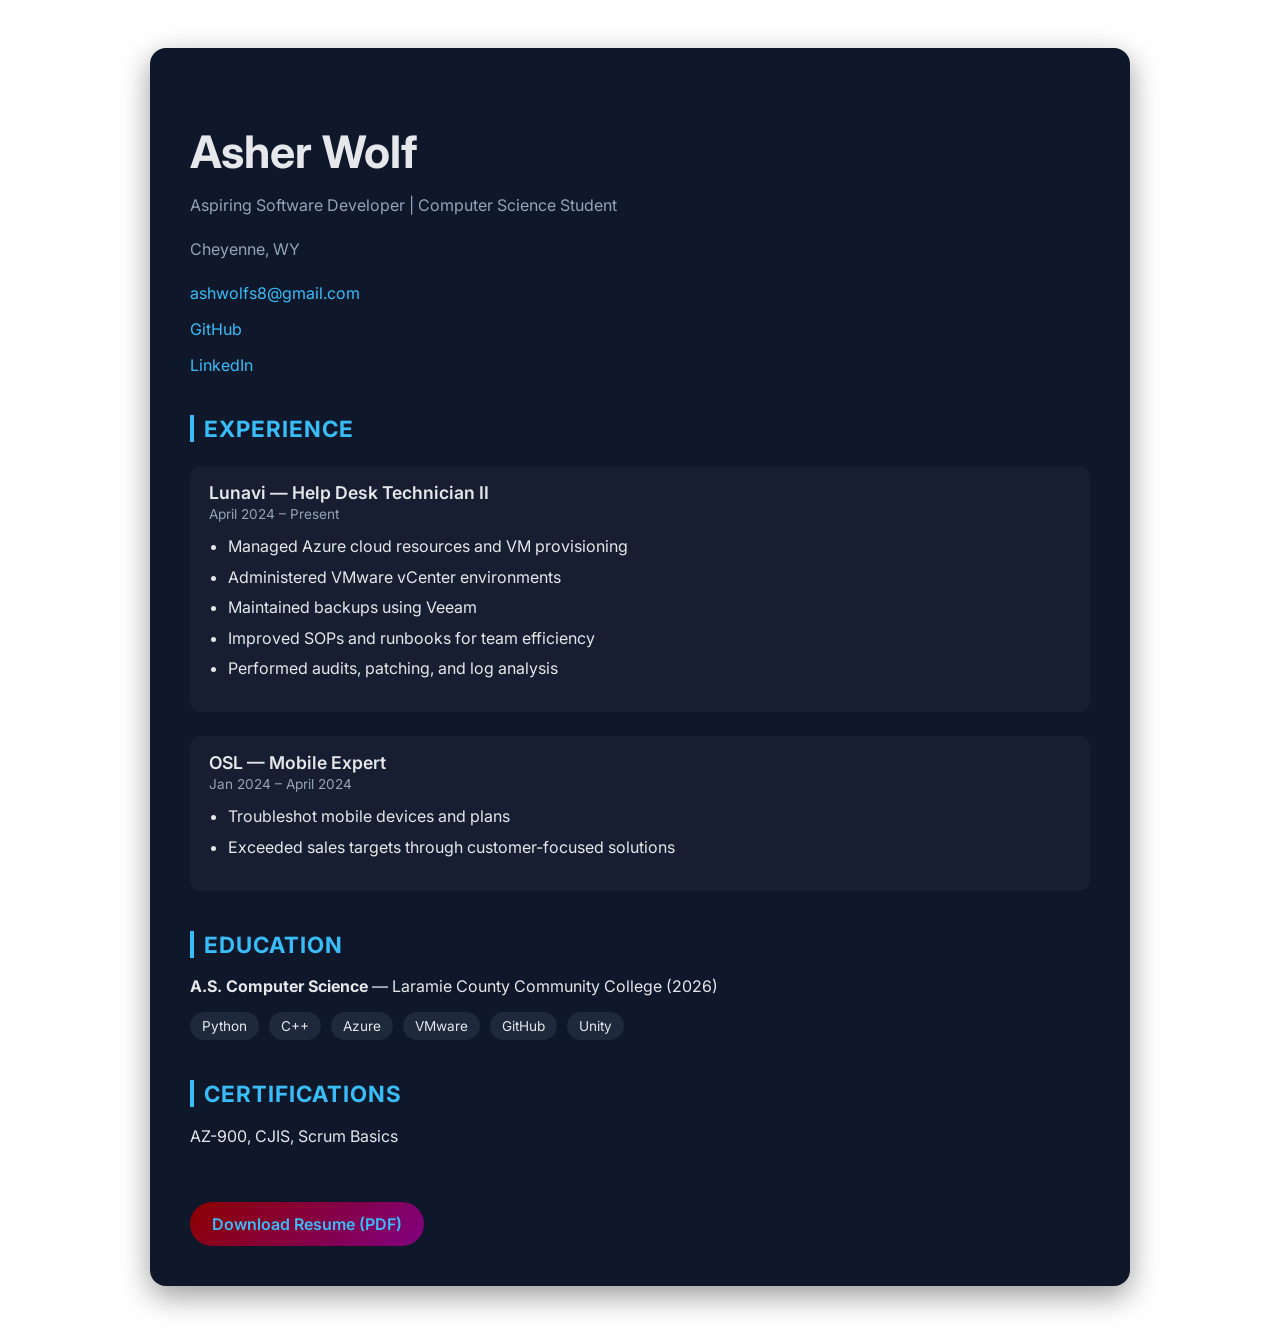
==== Resume/Resume.html @ 5fe8c086 "Initial Upload" ====
<!DOCTYPE html>
<html lang="en">
<head>
  <meta charset="UTF-8">
  <meta name="viewport" content="width=device-width, initial-scale=1.0">
  <title>Asher Wolf | Resume</title>

  <link rel="stylesheet" href="Resume.css">
  <link href="https://fonts.googleapis.com/css2?family=Inter:wght@400;600;700&display=swap" rel="stylesheet">
</head>


<section id="resume">
  <h1>Asher Wolf</h1>
  <p>Aspiring Software Developer | Computer Science Student</p>

  <div class="contact">
    <p>Cheyenne, WY</p>
    <p><a href="mailto:ashwolfs8@gmail.com">ashwolfs8@gmail.com</a></p>
    <p><a href="https://github.com/FancyPandax">GitHub</a></p>
    <p><a href="https://www.linkedin.com/in/asher-wolf-9609331b1">LinkedIn</a></p>
  </div>

  <h2>Experience</h2>

  <div class="job">
    <h3>Lunavi — Help Desk Technician II</h3>
    <span>April 2024 – Present</span>
    <ul>
      <li>Managed Azure cloud resources and VM provisioning</li>
      <li>Administered VMware vCenter environments</li>
      <li>Maintained backups using Veeam</li>
      <li>Improved SOPs and runbooks for team efficiency</li>
      <li>Performed audits, patching, and log analysis</li>
    </ul>
  </div>

  <div class="job">
    <h3>OSL — Mobile Expert</h3>
    <span>Jan 2024 – April 2024</span>
    <ul>
      <li>Troubleshot mobile devices and plans</li>
      <li>Exceeded sales targets through customer-focused solutions</li>
    </ul>
  </div>

  <h2>Education</h2>
  <p><strong>A.S. Computer Science</strong> — Laramie County Community College (2026)</p>

  <div class="skills">
  <span class="skill">Python</span>
  <span class="skill">C++</span>
  <span class="skill">Azure</span>
  <span class="skill">VMware</span>
  <span class="skill">GitHub</span>
  <span class="skill">Unity</span>
</div>

  <h2>Certifications</h2>
  <p>AZ-900, CJIS, Scrum Basics</p>

  <a class="resume-btn" href="_Resume-Asher.pdf" download>Download Resume (PDF)</a>
</section>
---- Resume/Resume.css ----
#resume {
  max-width: 900px;
  margin: 3rem auto;
  padding: 2.5rem;
  background: #0f172a; /* dark slate */
  color: #e5e7eb;
  border-radius: 16px;
  box-shadow: 0 10px 30px rgba(0,0,0,0.4);
  font-family: 'Inter', sans-serif;
}

/* Name */
#resume h1 {
  font-size: 2.8rem;
  margin-bottom: 0.2rem;
  font-weight: 700;
}

/* Subtitle */
#resume p:first-of-type {
  color: #94a3b8;
  margin-bottom: 1.5rem;
}

/* Section headers */
#resume h2 {
  margin-top: 2.5rem;
  font-size: 1.4rem;
  text-transform: uppercase;
  letter-spacing: 1px;
  color: #38bdf8;
  border-left: 4px solid #38bdf8;
  padding-left: 10px;
}

/* Job block */
.job {
  margin-top: 1.5rem;
  padding: 1rem 1.2rem;
  background: rgba(255,255,255,0.03);
  border-radius: 10px;
  transition: 0.2s ease;
}

.job:hover {
  background: rgba(255,255,255,0.06);
  transform: translateY(-2px);
}

/* Job title */
.job h3 {
  margin: 0;
  font-size: 1.1rem;
  font-weight: 600;
}

/* Dates */
.job span {
  font-size: 0.85rem;
  color: #94a3b8;
}

/* Bullet points */
.job ul {
  margin-top: 0.7rem;
  padding-left: 1.2rem;
}

.job li {
  margin-bottom: 0.4rem;
  line-height: 1.5;
}

/* Links */
#resume a {
  color: #38bdf8;
  text-decoration: none;
}

#resume a:hover {
  text-decoration: underline;
}

/* Skills block */
#resume .skills {
  display: flex;
  flex-wrap: wrap;
  gap: 10px;
  margin-top: 1rem;
}

.skill {
  background: #1e293b;
  padding: 6px 12px;
  border-radius: 999px;
  font-size: 0.85rem;
}

.skill:hover {
    transform: scale(1.05);
  box-shadow: 0 0 15px rgba(56,189,248,0.5);

}

/* Resume button */
.resume-btn {
  display: inline-block;
  margin-top: 2.5rem;
  padding: 12px 22px;
  background: linear-gradient(135deg, darkred, purple);
  color: black;
  border-radius: 999px;
  text-decoration: none;
  font-weight: 600;
  transition: 0.2s ease;
}

.resume-btn:hover {
  transform: scale(1.05);
  box-shadow: 0 0 15px rgba(56,189,248,0.5);
}
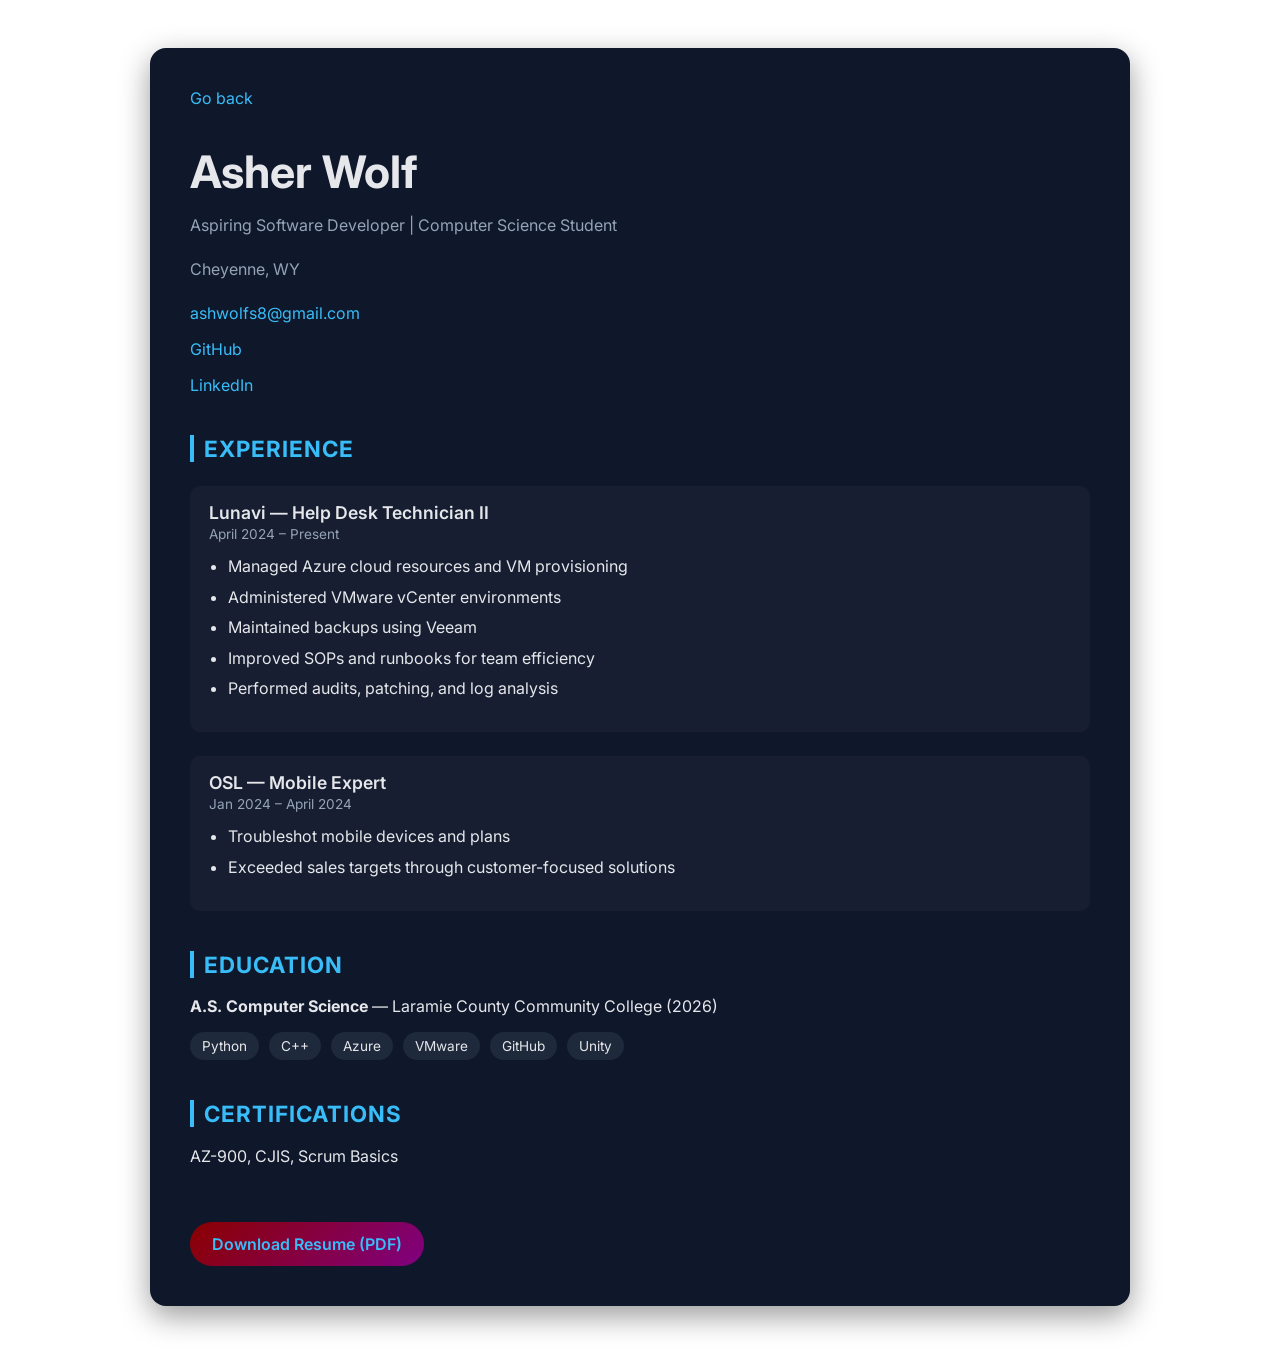
==== commit 1732b34a: "Adding a return to the Resume page" ====
--- a/Resume/Resume.html
+++ b/Resume/Resume.html
@@ -11,6 +11,7 @@
 
 
 <section id="resume">
+  <a href="../index.html">Go back</a>
   <h1>Asher Wolf</h1>
   <p>Aspiring Software Developer | Computer Science Student</p>
 
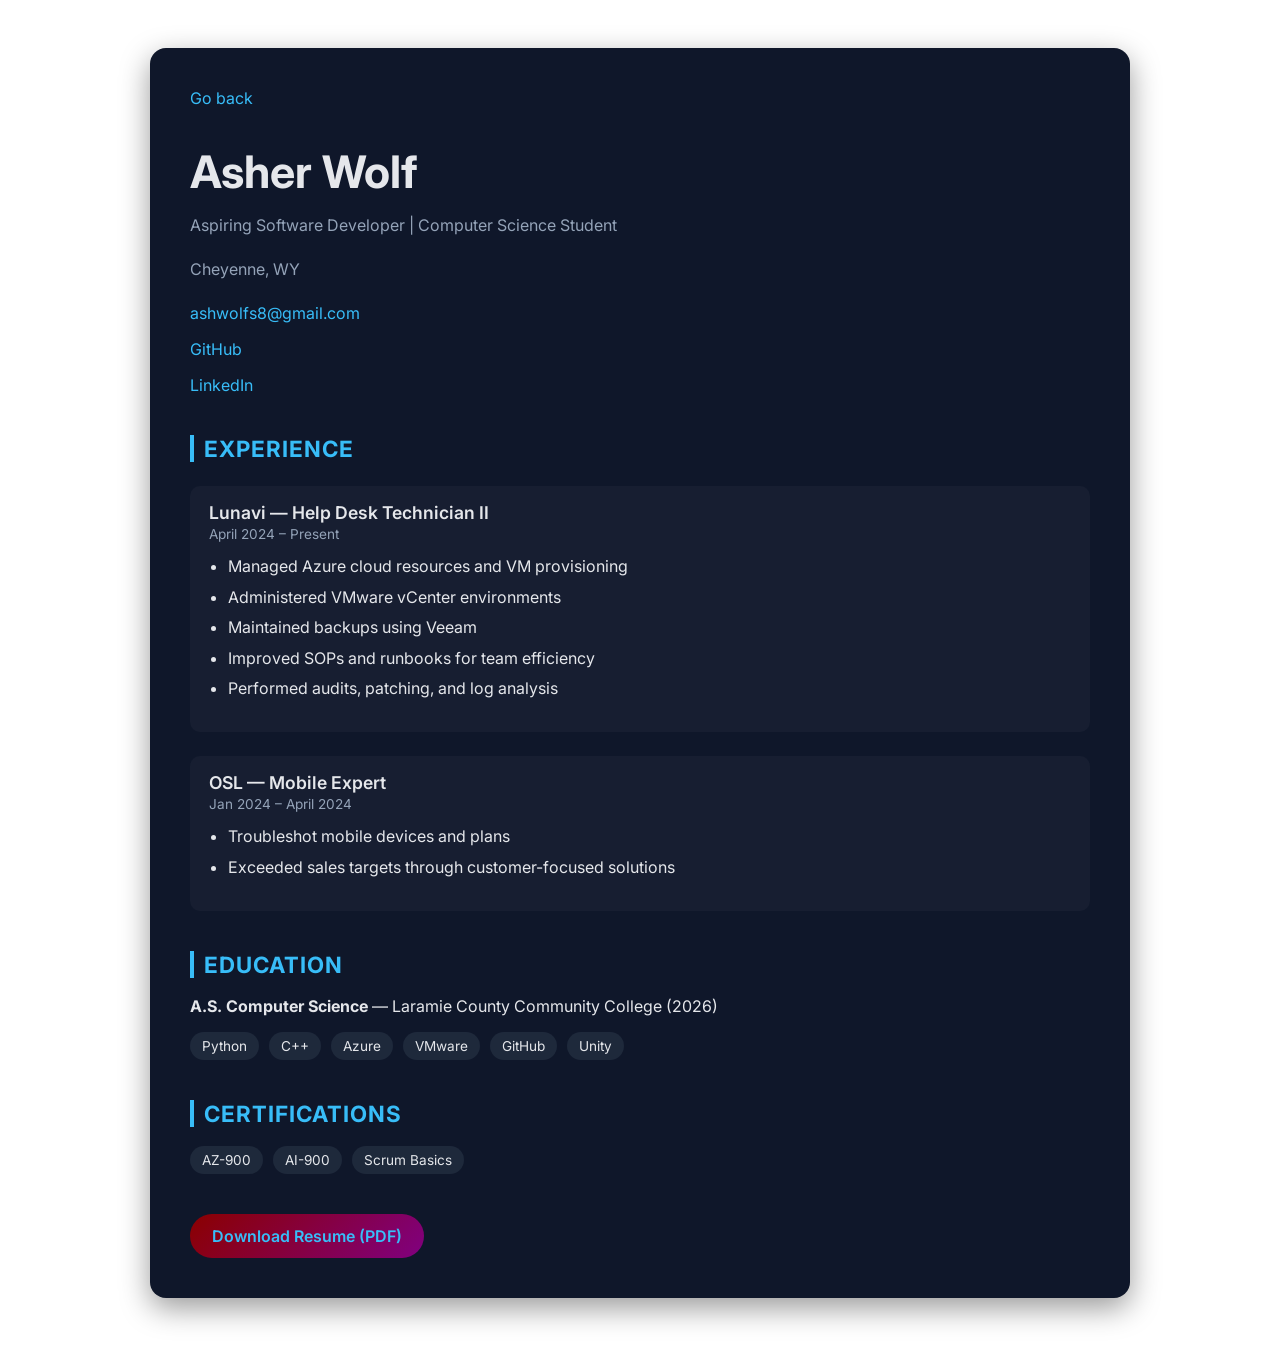
==== commit 77882bdf: "Cosmetic changes to the Certs section in Resume" ====
--- a/Resume/Resume.html
+++ b/Resume/Resume.html
@@ -56,9 +56,12 @@
   <span class="skill">GitHub</span>
   <span class="skill">Unity</span>
 </div>
-
-  <h2>Certifications</h2>
-  <p>AZ-900, CJIS, Scrum Basics</p>
+<h2>Certifications</h2>
+<div class="skills">
+  <span class="skill">AZ-900</span>
+  <span class="skill">AI-900</span>
+  <span class="skill">Scrum Basics</span>
+</div>
 
   <a class="resume-btn" href="_Resume-Asher.pdf" download>Download Resume (PDF)</a>
 </section>
